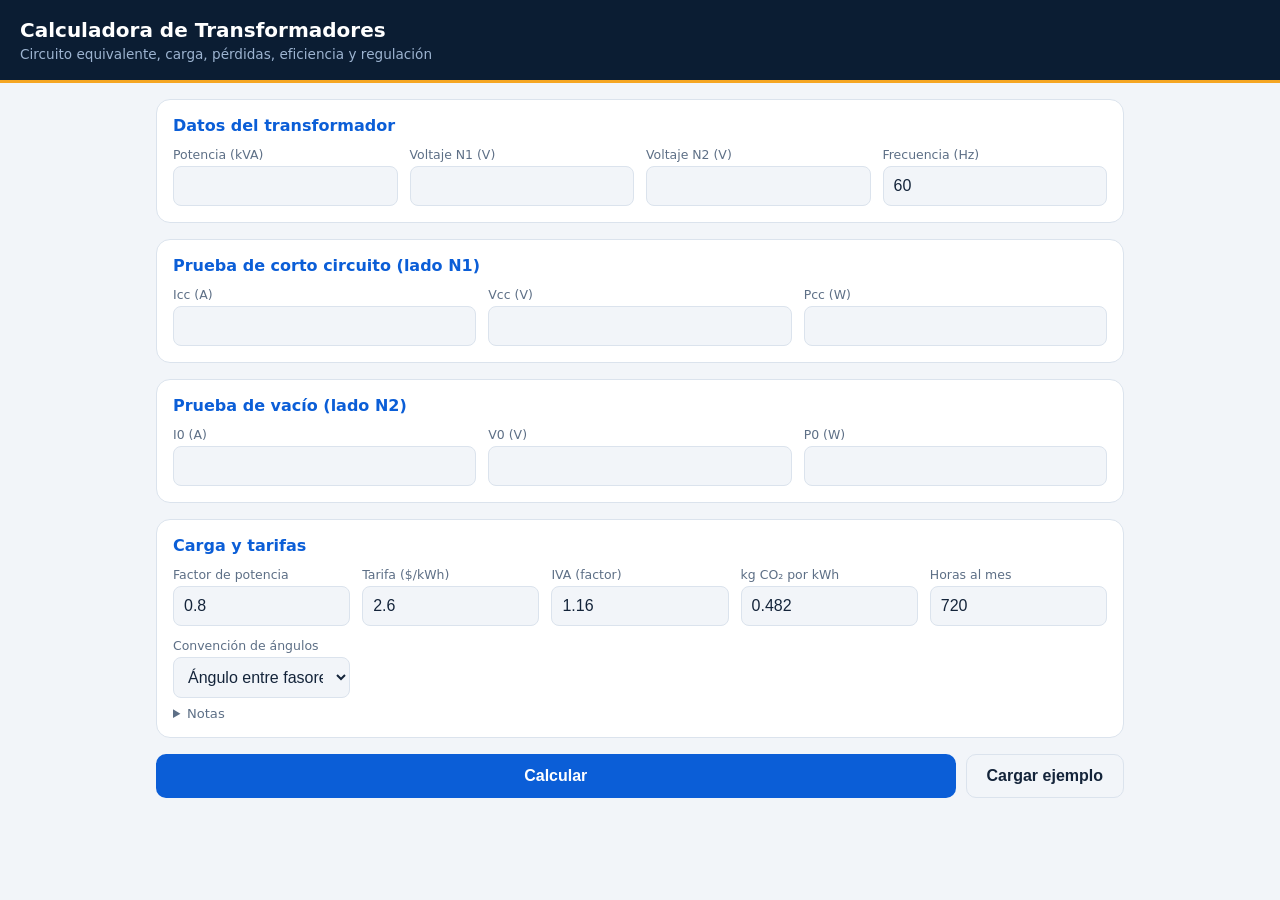
==== static/index.html @ 6f655be5 "Add files via upload" ====
<!DOCTYPE html>
<html lang="es">
<head>
<meta charset="utf-8">
<meta name="viewport" content="width=device-width, initial-scale=1, viewport-fit=cover">
<meta name="theme-color" content="#0b1d33">
<link rel="manifest" href="/manifest.json">
<link rel="icon" href="/icon.svg" type="image/svg+xml">
<title>Transformador · Calculadora de Máquinas Eléctricas</title>
<link rel="stylesheet" href="/style.css">
</head>
<body>
<header><h1>Calculadora de Transformadores</h1><p>Circuito equivalente, carga, pérdidas, eficiencia y regulación</p></header>
<main>
<form id="f">
 <div class="card"><h2>Datos del transformador</h2><div class="grid">
  <div><label>Potencia (kVA)</label><input name="kva" type="number" step="any" required></div>
  <div><label>Voltaje N1 (V)</label><input name="v1" type="number" step="any" required></div>
  <div><label>Voltaje N2 (V)</label><input name="v2" type="number" step="any" required></div>
  <div><label>Frecuencia (Hz)</label><input name="f" type="number" step="any" value="60" required></div>
 </div></div>
 <div class="card"><h2>Prueba de corto circuito (lado N1)</h2><div class="grid">
  <div><label>Icc (A)</label><input name="icc" type="number" step="any" required></div>
  <div><label>Vcc (V)</label><input name="vcc" type="number" step="any" required></div>
  <div><label>Pcc (W)</label><input name="pcc" type="number" step="any" required></div>
 </div></div>
 <div class="card"><h2>Prueba de vacío (lado N2)</h2><div class="grid">
  <div><label>I0 (A)</label><input name="i0" type="number" step="any" required></div>
  <div><label>V0 (V)</label><input name="v0" type="number" step="any" required></div>
  <div><label>P0 (W)</label><input name="p0" type="number" step="any" required></div>
 </div></div>
 <div class="card"><h2>Carga y tarifas</h2><div class="grid">
  <div><label>Factor de potencia</label><input name="fp" type="number" step="any" min="-1" max="1" value="0.8" required></div>
  <div><label>Tarifa ($/kWh)</label><input name="tarifa" type="number" step="any" value="2.6"></div>
  <div><label>IVA (factor)</label><input name="iva" type="number" step="any" value="1.16"></div>
  <div><label>kg CO₂ por kWh</label><input name="co2" type="number" step="any" value="0.482"></div>
  <div><label>Horas al mes</label><input name="horas" type="number" step="any" value="720"></div>
  <div><label>Convención de ángulos</label><select name="convencion"><option value="resta">Ángulo entre fasores (recomendada)</option><option value="suma">Suma literal (°E1+°Iexc)</option></select></div>
 </div>
 <details><summary>Notas</summary>VL se toma como el voltaje N2 con ángulo 0°. La carga consume la potencia en kVA del transformador. “Ángulo entre fasores” usa |°E1 − °Iexc| y |°Σ1 − °I1|, que da resultados físicamente coherentes. “Suma literal” suma los ángulos con su signo tal cual.</details></div>
 <div class="btns"><button class="go" type="submit">Calcular</button><button class="ex" type="button" id="demo">Cargar ejemplo</button></div>
</form>
<br><div id="err"></div>
<div id="out">
 <div class="card"><h2>Circuito equivalente</h2>
  <div class="tabs"><button class="tab on" data-s="p" type="button">Referido al primario</button><button class="tab" data-s="s" type="button">Referido al secundario</button></div>
  <div id="svg"></div></div>
 <div class="res" id="res"></div>
</div>
</main>
<script src="/app.js"></script>
</body>
</html>
---- style.css ----
:root{--bg:#f2f5f9;--card:#fff;--ink:#14243a;--mut:#5d6f86;--line:#dbe3ed;--pri:#0b5ed7;--acc:#f5a623;--hd:#0b1d33}
@media(prefers-color-scheme:dark){:root{--bg:#0a1524;--card:#12223a;--ink:#e6edf7;--mut:#8fa3bd;--line:#223552;--pri:#4d94ff;--hd:#06101d}}
*{box-sizing:border-box}body{margin:0;font-family:system-ui,Segoe UI,Roboto,sans-serif;background:var(--bg);color:var(--ink)}
header{background:var(--hd);color:#fff;padding:calc(18px + env(safe-area-inset-top)) 20px 18px;border-bottom:3px solid var(--acc)}
header h1{margin:0;font-size:1.25rem}header p{margin:4px 0 0;color:#9db4d1;font-size:.85rem}
main{max-width:1000px;margin:0 auto;padding:16px}
.card{background:var(--card);border:1px solid var(--line);border-radius:14px;padding:16px;margin-bottom:16px}
.card h2{margin:0 0 12px;font-size:1rem;color:var(--pri)}
.grid{display:grid;grid-template-columns:repeat(auto-fit,minmax(150px,1fr));gap:12px}
label{font-size:.78rem;color:var(--mut);display:block;margin-bottom:4px}
input,select{width:100%;padding:10px;border:1px solid var(--line);border-radius:8px;background:var(--bg);color:var(--ink);font-size:1rem}
input:focus,select:focus{outline:2px solid var(--pri)}
.btns{display:flex;gap:10px;flex-wrap:wrap}
button{padding:12px 20px;border:0;border-radius:10px;font-size:1rem;font-weight:600;cursor:pointer}
.go{background:var(--pri);color:#fff;flex:1}.ex{background:transparent;border:1px solid var(--line);color:var(--ink)}
#err{display:none;background:#fde8e8;color:#9b1c1c;padding:12px;border-radius:10px;margin-bottom:16px}
#out{display:none}
.res{display:grid;grid-template-columns:repeat(auto-fit,minmax(300px,1fr));gap:16px}
.row{display:flex;justify-content:space-between;gap:10px;padding:6px 0;border-bottom:1px dashed var(--line);font-size:.9rem}
.row:last-child{border:0}.row span:first-child{color:var(--mut)}.row span:last-child{font-weight:600;text-align:right;font-variant-numeric:tabular-nums}
.tabs{display:flex;gap:8px;margin-bottom:10px}.tab{padding:8px 14px;border-radius:20px;background:var(--bg);border:1px solid var(--line);color:var(--ink);font-size:.85rem}
.tab.on{background:var(--pri);color:#fff;border-color:var(--pri)}
svg{width:100%;height:auto}svg text{fill:var(--ink);font-size:12px;font-family:system-ui}svg .w{stroke:var(--ink);stroke-width:2;fill:none}svg .c{fill:var(--bg);stroke:var(--pri);stroke-width:2}
details{margin-top:8px;color:var(--mut);font-size:.82rem}
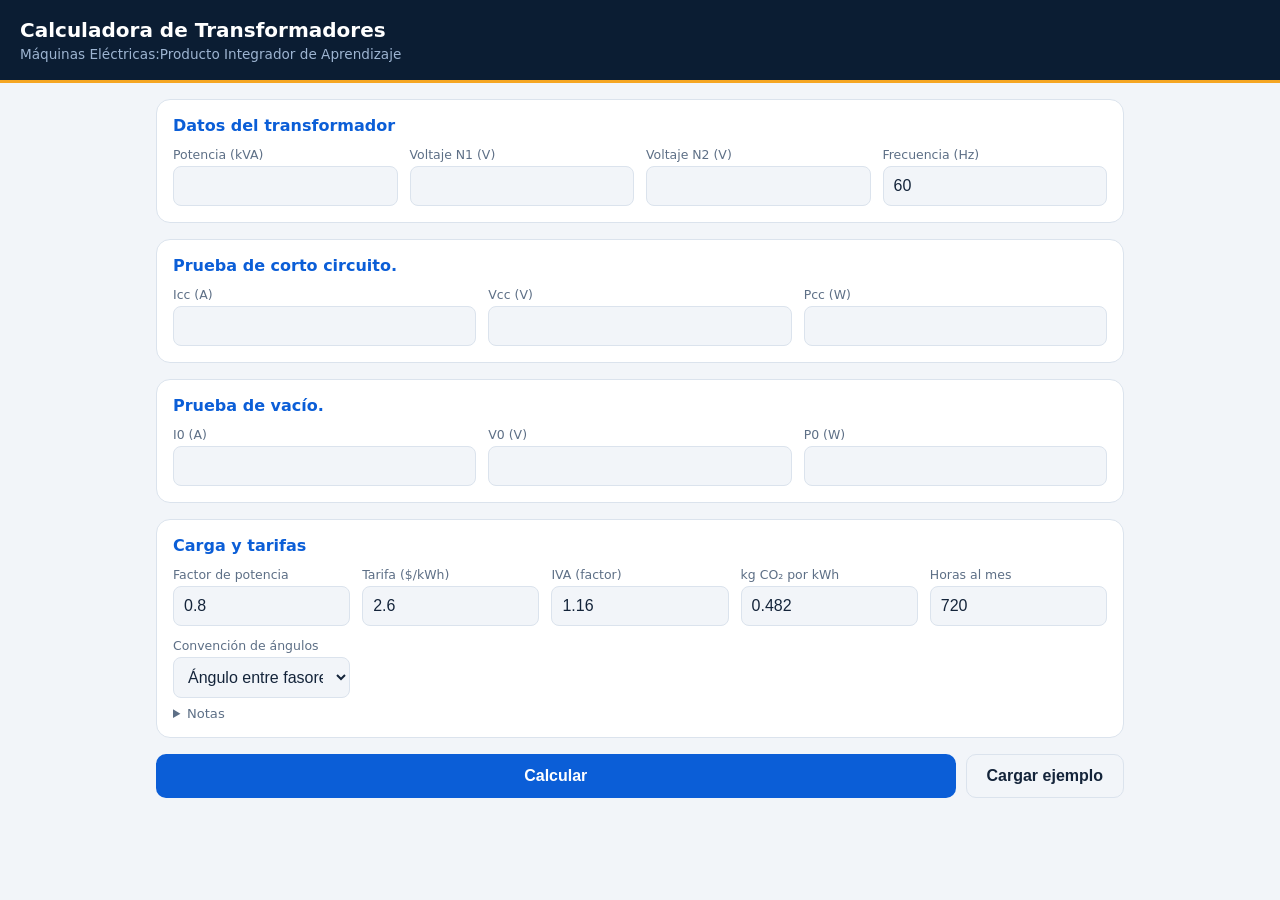
==== commit 06ec4aa3: "Update index.html" ====
--- a/static/index.html
+++ b/static/index.html
@@ -10,7 +10,7 @@
 <link rel="stylesheet" href="/style.css">
 </head>
 <body>
-<header><h1>Calculadora de Transformadores</h1><p>Circuito equivalente, carga, pérdidas, eficiencia y regulación</p></header>
+<header><h1>Calculadora de Transformadores</h1><p>Máquinas Eléctricas:Producto Integrador de Aprendizaje</p></header>
 <main>
 <form id="f">
  <div class="card"><h2>Datos del transformador</h2><div class="grid">
@@ -19,12 +19,12 @@
   <div><label>Voltaje N2 (V)</label><input name="v2" type="number" step="any" required></div>
   <div><label>Frecuencia (Hz)</label><input name="f" type="number" step="any" value="60" required></div>
  </div></div>
- <div class="card"><h2>Prueba de corto circuito (lado N1)</h2><div class="grid">
+ <div class="card"><h2>Prueba de corto circuito.</h2><div class="grid">
   <div><label>Icc (A)</label><input name="icc" type="number" step="any" required></div>
   <div><label>Vcc (V)</label><input name="vcc" type="number" step="any" required></div>
   <div><label>Pcc (W)</label><input name="pcc" type="number" step="any" required></div>
  </div></div>
- <div class="card"><h2>Prueba de vacío (lado N2)</h2><div class="grid">
+ <div class="card"><h2>Prueba de vacío.</h2><div class="grid">
   <div><label>I0 (A)</label><input name="i0" type="number" step="any" required></div>
   <div><label>V0 (V)</label><input name="v0" type="number" step="any" required></div>
   <div><label>P0 (W)</label><input name="p0" type="number" step="any" required></div>
@@ -37,7 +37,7 @@
   <div><label>Horas al mes</label><input name="horas" type="number" step="any" value="720"></div>
   <div><label>Convención de ángulos</label><select name="convencion"><option value="resta">Ángulo entre fasores (recomendada)</option><option value="suma">Suma literal (°E1+°Iexc)</option></select></div>
  </div>
- <details><summary>Notas</summary>VL se toma como el voltaje N2 con ángulo 0°. La carga consume la potencia en kVA del transformador. “Ángulo entre fasores” usa |°E1 − °Iexc| y |°Σ1 − °I1|, que da resultados físicamente coherentes. “Suma literal” suma los ángulos con su signo tal cual.</details></div>
+ <details><summary>Notas</summary>“Ángulo entre fasores” usa |°E1 − °Iexc| y |°Σ1 − °I1|, que da resultados físicamente coherentes. “Suma literal” suma los ángulos con su signo tal cual.</details></div>
  <div class="btns"><button class="go" type="submit">Calcular</button><button class="ex" type="button" id="demo">Cargar ejemplo</button></div>
 </form>
 <br><div id="err"></div>
@@ -50,4 +50,4 @@
 </main>
 <script src="/app.js"></script>
 </body>
-</html>+</html>
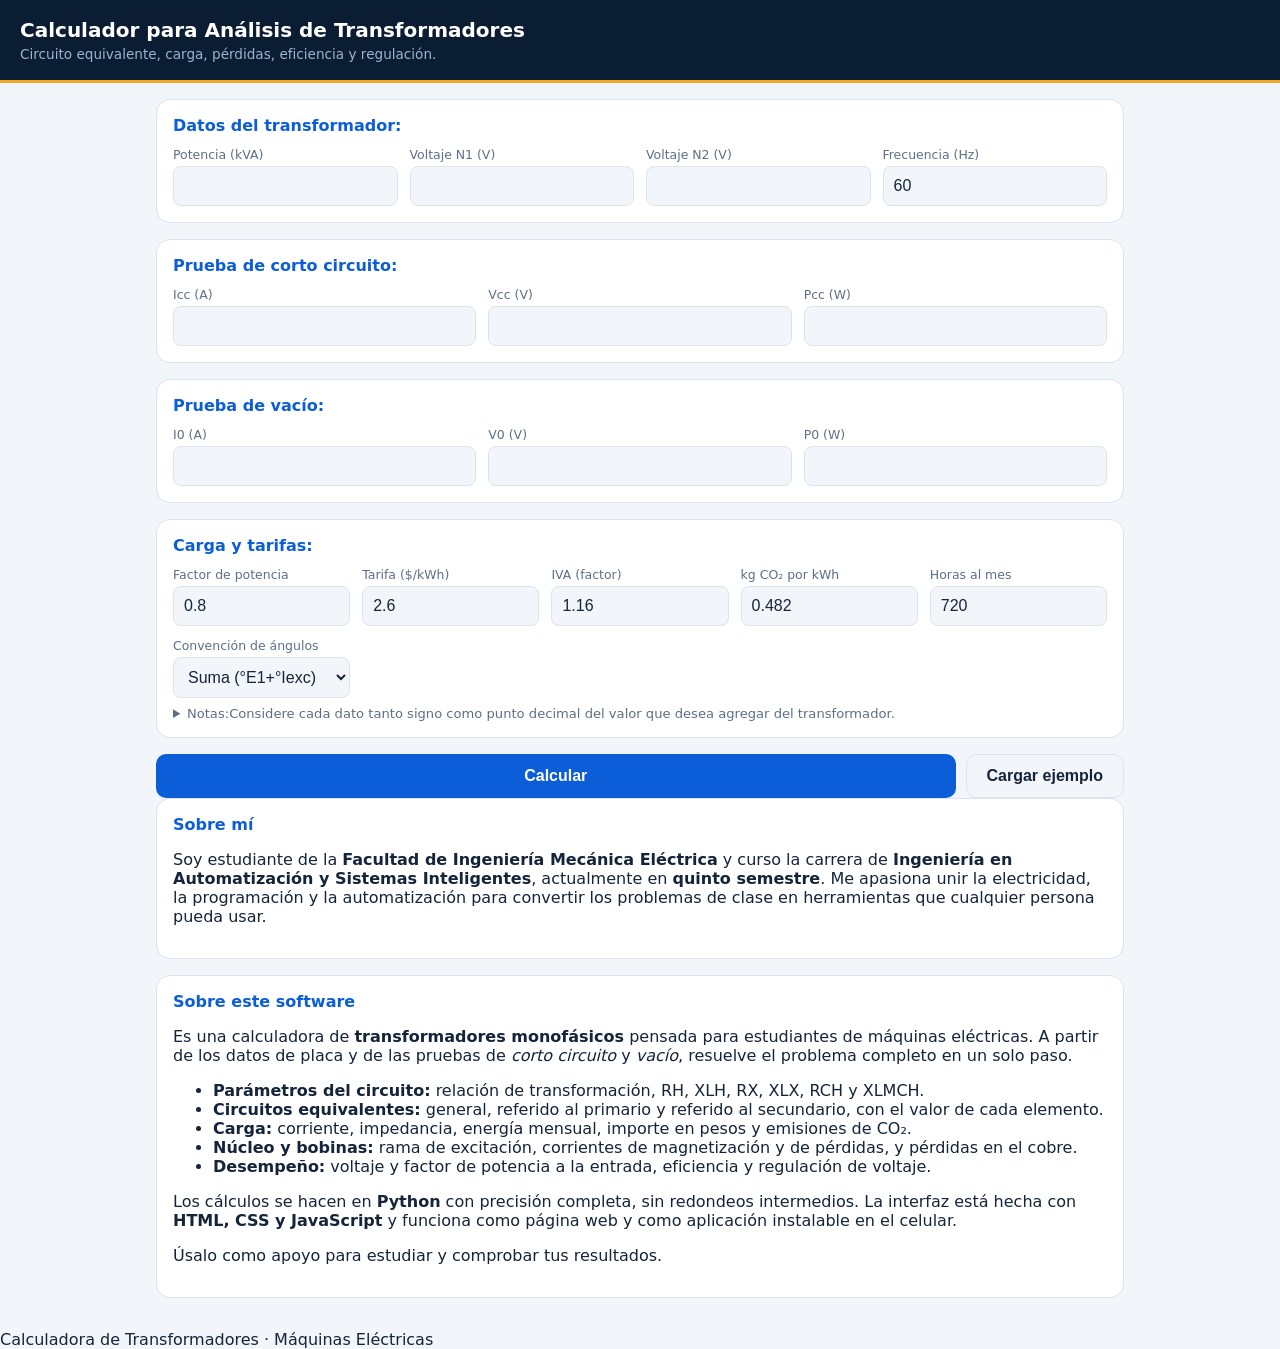
==== commit 8417b6a7: "Update index.html" ====
--- a/static/index.html
+++ b/static/index.html
@@ -1,3 +1,4 @@
+
 <!DOCTYPE html>
 <html lang="es">
 <head>
@@ -10,44 +11,90 @@
 <link rel="stylesheet" href="/style.css">
 </head>
 <body>
-<header><h1>Calculadora de Transformadores</h1><p>Máquinas Eléctricas:Producto Integrador de Aprendizaje</p></header>
+<header>
+  <h1>Calculador para Análisis de Transformadores</h1>
+  <p>Circuito equivalente, carga, pérdidas, eficiencia y regulación.</p>
+</header>
+
 <main>
 <form id="f">
- <div class="card"><h2>Datos del transformador</h2><div class="grid">
-  <div><label>Potencia (kVA)</label><input name="kva" type="number" step="any" required></div>
-  <div><label>Voltaje N1 (V)</label><input name="v1" type="number" step="any" required></div>
-  <div><label>Voltaje N2 (V)</label><input name="v2" type="number" step="any" required></div>
-  <div><label>Frecuencia (Hz)</label><input name="f" type="number" step="any" value="60" required></div>
- </div></div>
- <div class="card"><h2>Prueba de corto circuito.</h2><div class="grid">
-  <div><label>Icc (A)</label><input name="icc" type="number" step="any" required></div>
-  <div><label>Vcc (V)</label><input name="vcc" type="number" step="any" required></div>
-  <div><label>Pcc (W)</label><input name="pcc" type="number" step="any" required></div>
- </div></div>
- <div class="card"><h2>Prueba de vacío.</h2><div class="grid">
-  <div><label>I0 (A)</label><input name="i0" type="number" step="any" required></div>
-  <div><label>V0 (V)</label><input name="v0" type="number" step="any" required></div>
-  <div><label>P0 (W)</label><input name="p0" type="number" step="any" required></div>
- </div></div>
- <div class="card"><h2>Carga y tarifas</h2><div class="grid">
-  <div><label>Factor de potencia</label><input name="fp" type="number" step="any" min="-1" max="1" value="0.8" required></div>
-  <div><label>Tarifa ($/kWh)</label><input name="tarifa" type="number" step="any" value="2.6"></div>
-  <div><label>IVA (factor)</label><input name="iva" type="number" step="any" value="1.16"></div>
-  <div><label>kg CO₂ por kWh</label><input name="co2" type="number" step="any" value="0.482"></div>
-  <div><label>Horas al mes</label><input name="horas" type="number" step="any" value="720"></div>
-  <div><label>Convención de ángulos</label><select name="convencion"><option value="resta">Ángulo entre fasores (recomendada)</option><option value="suma">Suma literal (°E1+°Iexc)</option></select></div>
- </div>
- <details><summary>Notas</summary>“Ángulo entre fasores” usa |°E1 − °Iexc| y |°Σ1 − °I1|, que da resultados físicamente coherentes. “Suma literal” suma los ángulos con su signo tal cual.</details></div>
- <div class="btns"><button class="go" type="submit">Calcular</button><button class="ex" type="button" id="demo">Cargar ejemplo</button></div>
+  <div class="card"><h2>Datos del transformador:</h2><div class="grid">
+    <div><label>Potencia (kVA)</label><input name="kva" type="number" step="any" required></div>
+    <div><label>Voltaje N1 (V)</label><input name="v1" type="number" step="any" required></div>
+    <div><label>Voltaje N2 (V)</label><input name="v2" type="number" step="any" required></div>
+    <div><label>Frecuencia (Hz)</label><input name="f" type="number" step="any" value="60" required></div>
+  </div></div>
+
+  <div class="card"><h2>Prueba de corto circuito:</h2><div class="grid">
+    <div><label>Icc (A)</label><input name="icc" type="number" step="any" required></div>
+    <div><label>Vcc (V)</label><input name="vcc" type="number" step="any" required></div>
+    <div><label>Pcc (W)</label><input name="pcc" type="number" step="any" required></div>
+  </div></div>
+
+  <div class="card"><h2>Prueba de vacío:</h2><div class="grid">
+    <div><label>I0 (A)</label><input name="i0" type="number" step="any" required></div>
+    <div><label>V0 (V)</label><input name="v0" type="number" step="any" required></div>
+    <div><label>P0 (W)</label><input name="p0" type="number" step="any" required></div>
+  </div></div>
+
+  <div class="card"><h2>Carga y tarifas:</h2><div class="grid">
+    <div><label>Factor de potencia</label><input name="fp" type="number" step="any" min="-1" max="1" value="0.8" required></div>
+    <div><label>Tarifa ($/kWh)</label><input name="tarifa" type="number" step="any" value="2.6"></div>
+    <div><label>IVA (factor)</label><input name="iva" type="number" step="any" value="1.16"></div>
+    <div><label>kg CO₂ por kWh</label><input name="co2" type="number" step="any" value="0.482"></div>
+    <div><label>Horas al mes</label><input name="horas" type="number" step="any" value="720"></div>
+    <div><label>Convención de ángulos</label>
+      <select name="convencion">
+        <option value="suma">Suma (°E1+°Iexc)</option>
+        <option value="resta">Ángulo entre fasores (|°E1 − °Iexc|)-> Recomendada.</option>
+      </select></div>
+  </div>
+  <details><summary>Notas:Considere cada dato tanto signo como punto decimal del valor que desea agregar del transformador.</summary></details></div>
+
+  <div class="btns">
+    <button class="go" type="submit">Calcular</button>
+    <button class="ex" type="button" id="demo">Cargar ejemplo</button>
+  </div>
 </form>
-<br><div id="err"></div>
+
+<div id="err"></div>
+
 <div id="out">
- <div class="card"><h2>Circuito equivalente</h2>
-  <div class="tabs"><button class="tab on" data-s="p" type="button">Referido al primario</button><button class="tab" data-s="s" type="button">Referido al secundario</button></div>
-  <div id="svg"></div></div>
- <div class="res" id="res"></div>
+  <div class="card">
+    <h2>Circuitos equivalentes</h2>
+    <p class="hint">Desliza o usa las flechas para cambiar de circuito. Abajo de cada uno están los valores de sus incógnitas.</p>
+    <div class="carousel">
+      <button class="nav prev" type="button" aria-label="Anterior">‹</button>
+      <div class="slides" id="slides"></div>
+      <button class="nav next" type="button" aria-label="Siguiente">›</button>
+    </div>
+    <div class="dots" id="dots"></div>
+  </div>
+  <div class="res" id="res"></div>
 </div>
+
+<section class="about">
+  <div class="card">
+    <h2>Sobre mí</h2>
+    <p>Soy estudiante de la <strong>Facultad de Ingeniería Mecánica Eléctrica</strong> y curso la carrera de <strong>Ingeniería en Automatización y Sistemas Inteligentes</strong>, actualmente en <strong>quinto semestre</strong>. Me apasiona unir la electricidad, la programación y la automatización para convertir los problemas de clase en herramientas que cualquier persona pueda usar.</p>
+  </div>
+  <div class="card">
+    <h2>Sobre este software</h2>
+    <p>Es una calculadora de <strong>transformadores monofásicos</strong> pensada para estudiantes de máquinas eléctricas. A partir de los datos de placa y de las pruebas de <em>corto circuito</em> y <em>vacío</em>, resuelve el problema completo en un solo paso.</p>
+    <ul>
+      <li><strong>Parámetros del circuito:</strong> relación de transformación, RH, XLH, RX, XLX, RCH y XLMCH.</li>
+      <li><strong>Circuitos equivalentes:</strong> general, referido al primario y referido al secundario, con el valor de cada elemento.</li>
+      <li><strong>Carga:</strong> corriente, impedancia, energía mensual, importe en pesos y emisiones de CO₂.</li>
+      <li><strong>Núcleo y bobinas:</strong> rama de excitación, corrientes de magnetización y de pérdidas, y pérdidas en el cobre.</li>
+      <li><strong>Desempeño:</strong> voltaje y factor de potencia a la entrada, eficiencia y regulación de voltaje.</li>
+    </ul>
+    <p>Los cálculos se hacen en <strong>Python</strong> con precisión completa, sin redondeos intermedios. La interfaz está hecha con <strong>HTML, CSS y JavaScript</strong> y funciona como página web y como aplicación instalable en el celular.</p>
+    <p class="mut">Úsalo como apoyo para estudiar y comprobar tus resultados.</p>
+  </div>
+</section>
 </main>
+
+<footer>Calculadora de Transformadores · Máquinas Eléctricas</footer>
 <script src="/app.js"></script>
 </body>
 </html>
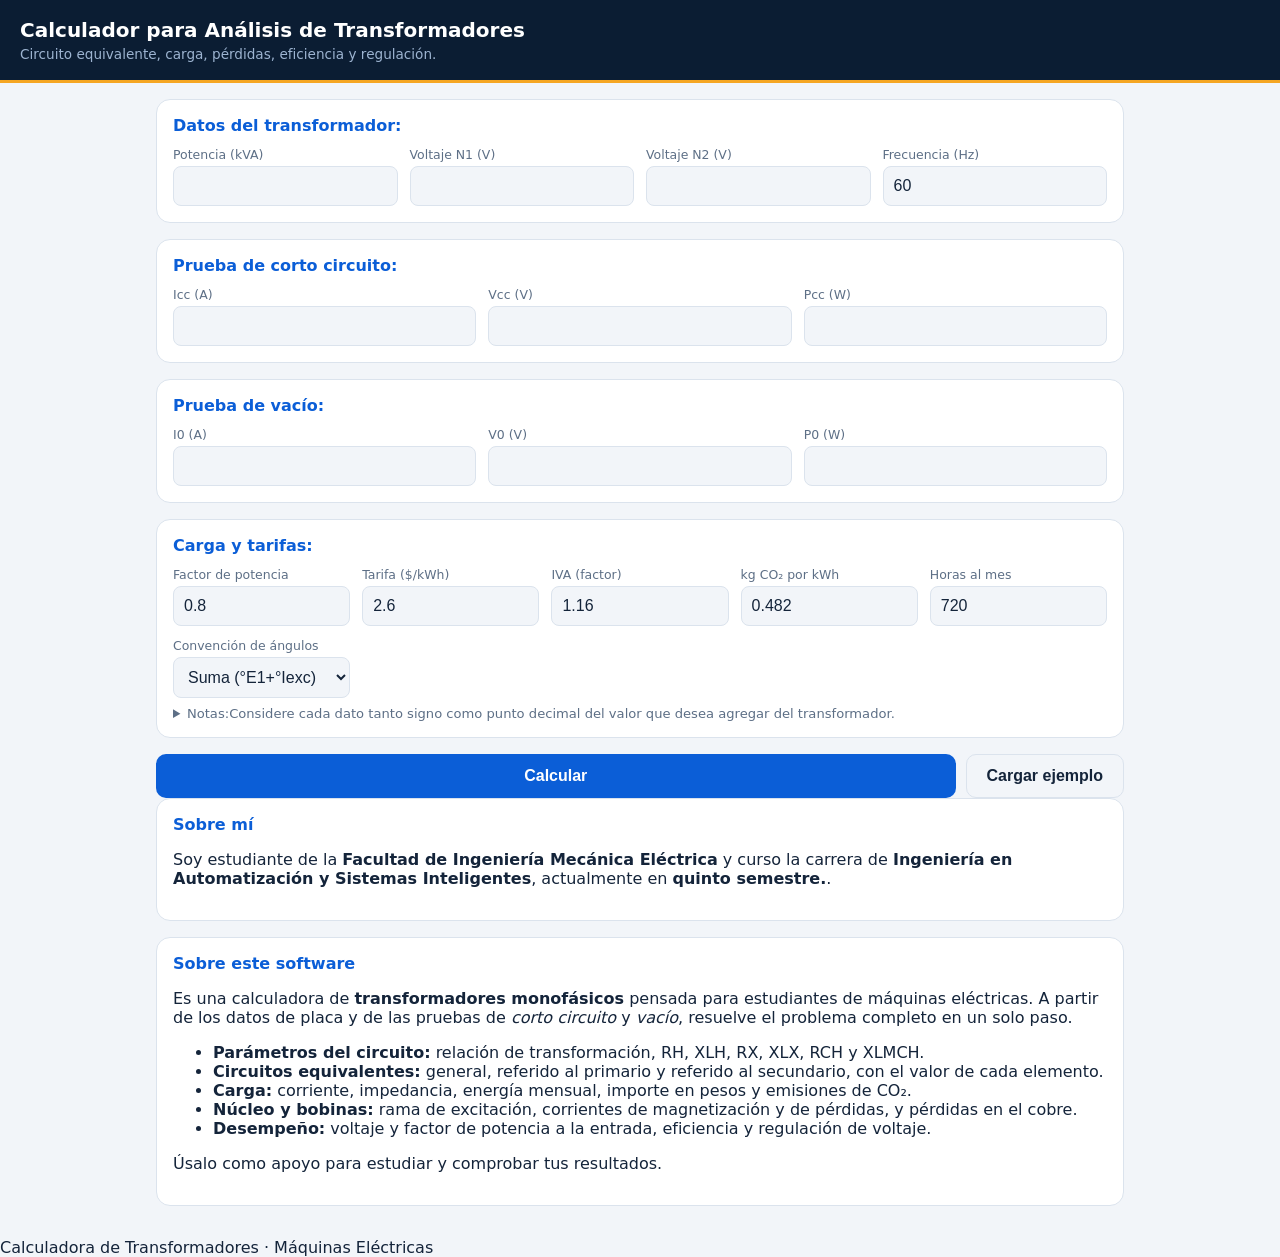
==== commit 6572d4ae: "Update index.html" ====
--- a/static/index.html
+++ b/static/index.html
@@ -46,7 +46,7 @@
     <div><label>Convención de ángulos</label>
       <select name="convencion">
         <option value="suma">Suma (°E1+°Iexc)</option>
-        <option value="resta">Ángulo entre fasores (|°E1 − °Iexc|)-> Recomendada.</option>
+        <option value="resta">Ángulo entre fasores (|°E1 − °Iexc|)Recomendada.</option>
       </select></div>
   </div>
   <details><summary>Notas:Considere cada dato tanto signo como punto decimal del valor que desea agregar del transformador.</summary></details></div>
@@ -76,7 +76,7 @@
 <section class="about">
   <div class="card">
     <h2>Sobre mí</h2>
-    <p>Soy estudiante de la <strong>Facultad de Ingeniería Mecánica Eléctrica</strong> y curso la carrera de <strong>Ingeniería en Automatización y Sistemas Inteligentes</strong>, actualmente en <strong>quinto semestre</strong>. Me apasiona unir la electricidad, la programación y la automatización para convertir los problemas de clase en herramientas que cualquier persona pueda usar.</p>
+    <p>Soy estudiante de la <strong>Facultad de Ingeniería Mecánica Eléctrica</strong> y curso la carrera de <strong>Ingeniería en Automatización y Sistemas Inteligentes</strong>, actualmente en <strong>quinto semestre.</strong>.
   </div>
   <div class="card">
     <h2>Sobre este software</h2>
@@ -88,7 +88,6 @@
       <li><strong>Núcleo y bobinas:</strong> rama de excitación, corrientes de magnetización y de pérdidas, y pérdidas en el cobre.</li>
       <li><strong>Desempeño:</strong> voltaje y factor de potencia a la entrada, eficiencia y regulación de voltaje.</li>
     </ul>
-    <p>Los cálculos se hacen en <strong>Python</strong> con precisión completa, sin redondeos intermedios. La interfaz está hecha con <strong>HTML, CSS y JavaScript</strong> y funciona como página web y como aplicación instalable en el celular.</p>
     <p class="mut">Úsalo como apoyo para estudiar y comprobar tus resultados.</p>
   </div>
 </section>
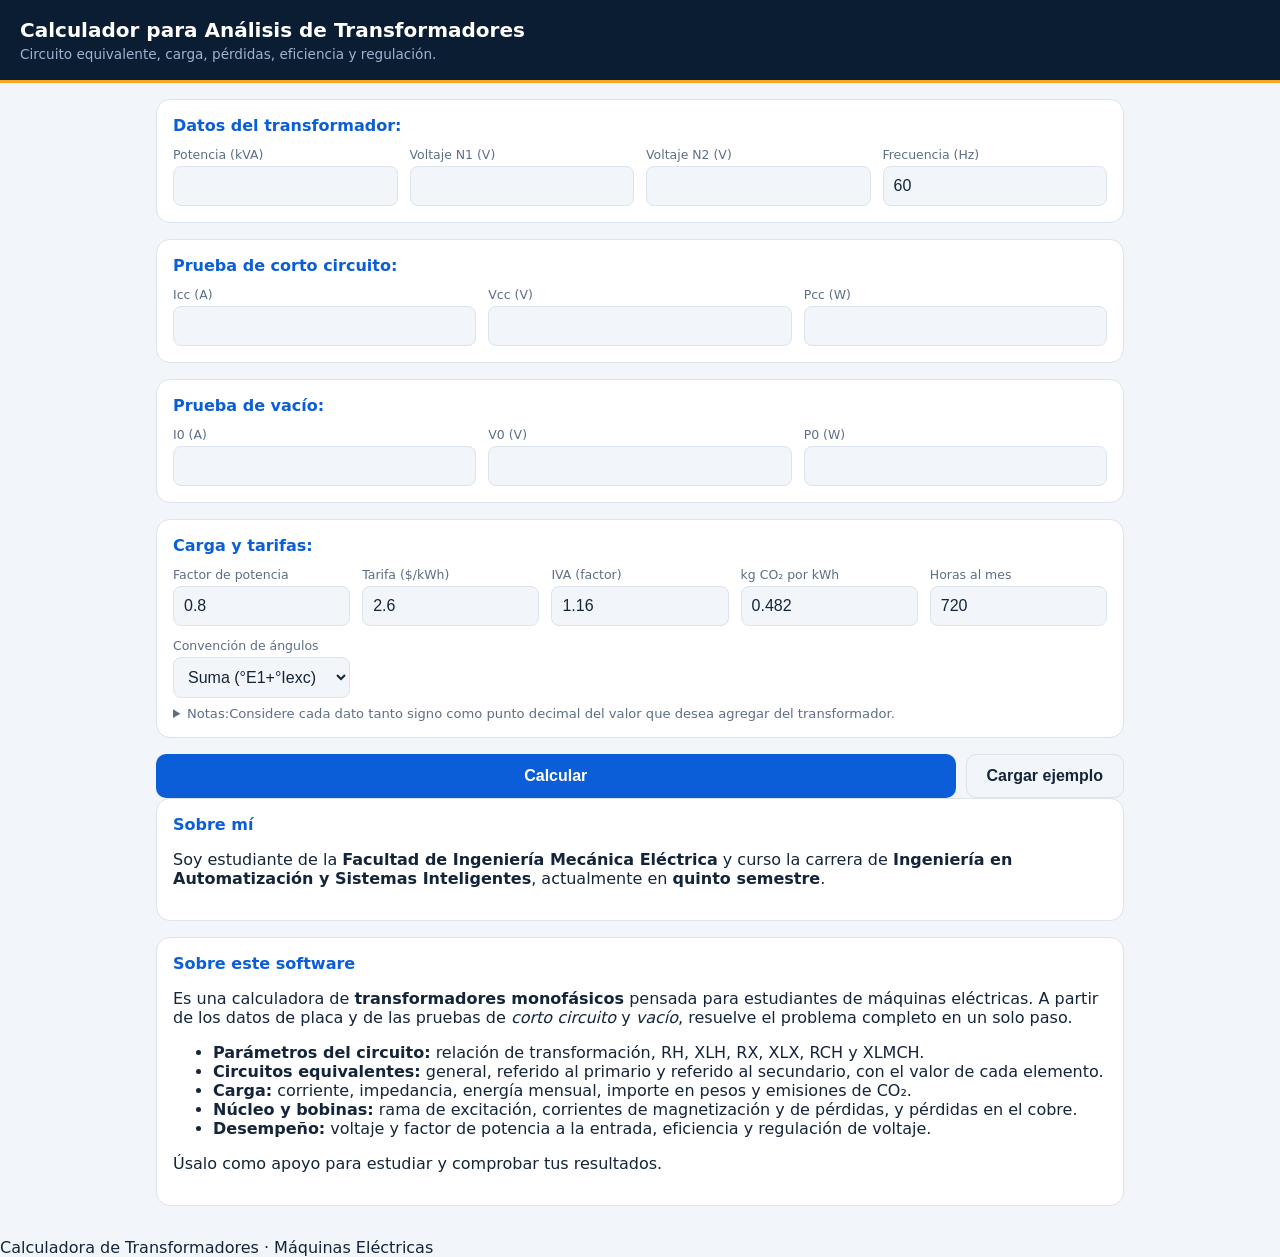
==== commit 0e496150: "Update index.html" ====
--- a/static/index.html
+++ b/static/index.html
@@ -76,7 +76,7 @@
 <section class="about">
   <div class="card">
     <h2>Sobre mí</h2>
-    <p>Soy estudiante de la <strong>Facultad de Ingeniería Mecánica Eléctrica</strong> y curso la carrera de <strong>Ingeniería en Automatización y Sistemas Inteligentes</strong>, actualmente en <strong>quinto semestre.</strong>.
+    <p>Soy estudiante de la <strong>Facultad de Ingeniería Mecánica Eléctrica</strong> y curso la carrera de <strong>Ingeniería en Automatización y Sistemas Inteligentes</strong>, actualmente en <strong>quinto semestre</strong>.
   </div>
   <div class="card">
     <h2>Sobre este software</h2>
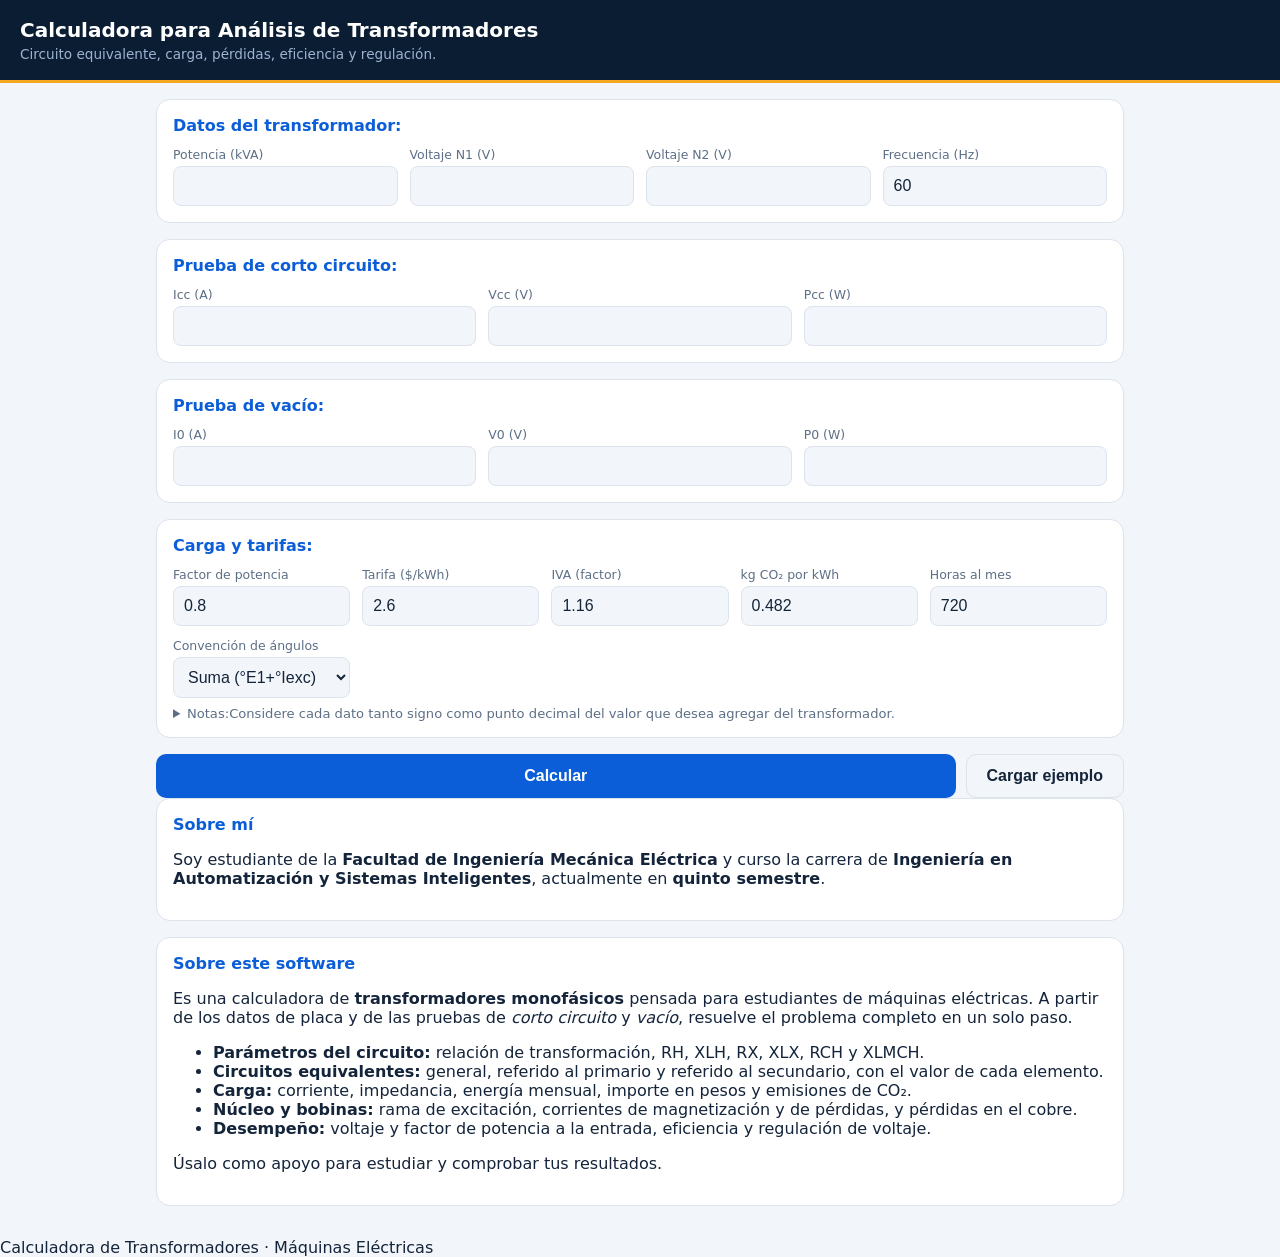
==== commit 77f67ff5: "Update index.html" ====
--- a/static/index.html
+++ b/static/index.html
@@ -12,7 +12,7 @@
 </head>
 <body>
 <header>
-  <h1>Calculador para Análisis de Transformadores</h1>
+  <h1>Calculadora para Análisis de Transformadores</h1>
   <p>Circuito equivalente, carga, pérdidas, eficiencia y regulación.</p>
 </header>
 
